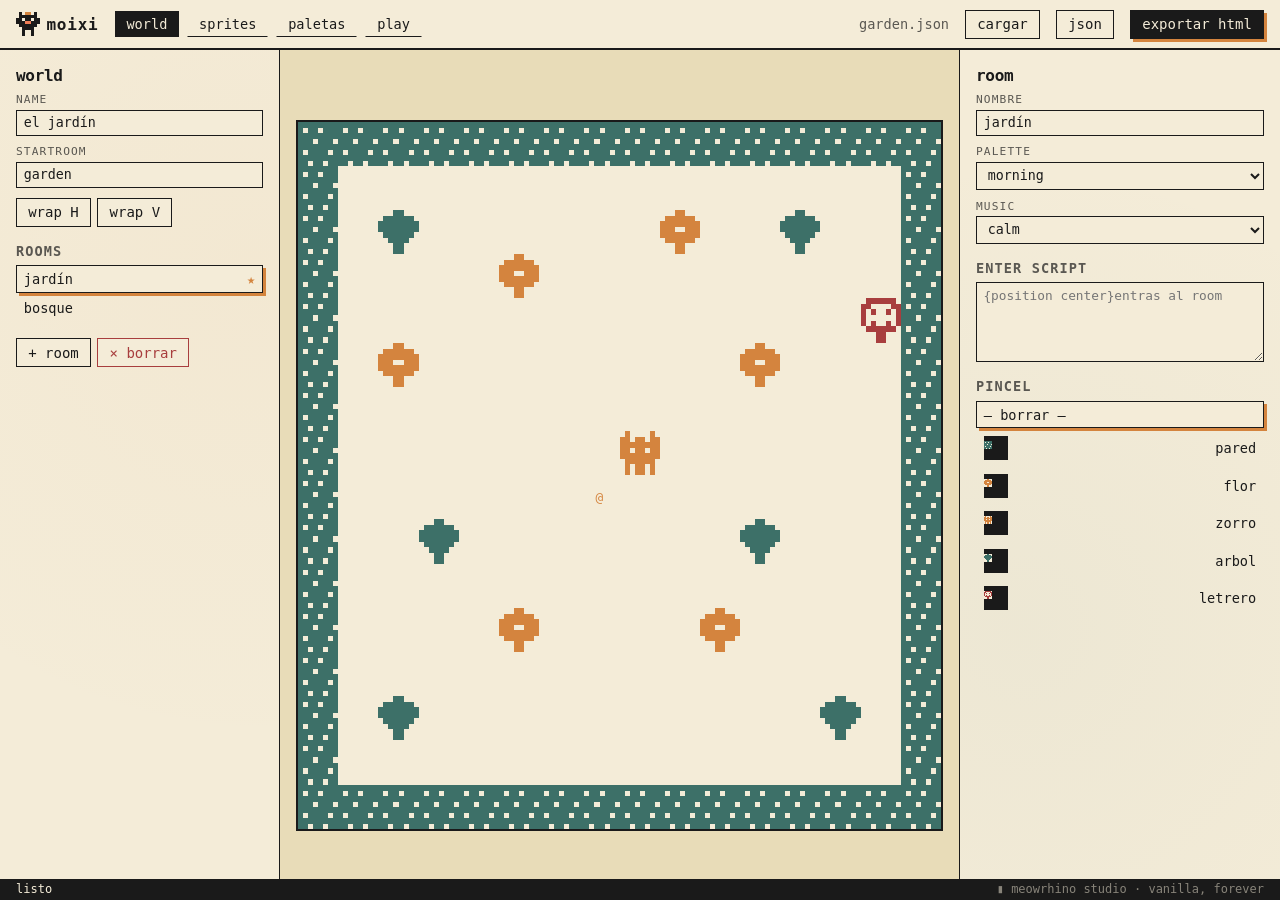
==== index.html @ 1a0458fe "inicial · moixi (motor + editor tipo bitsy/mosi en vanilla js) Fase 0 del plan: renombrar proyecto, " ====
<!doctype html>
<html lang="es">
<head>
  <meta charset="utf-8">
  <meta name="viewport" content="width=device-width, initial-scale=1, viewport-fit=cover">
  <title>mosi · editor</title>
  <meta name="description" content="editor minimal para juegos tipo bitsy/mosi en vanilla js">
  <link rel="icon" type="image/svg+xml" href="./assets/favicon.svg">
  <link rel="stylesheet" href="./style.css">
  <link rel="stylesheet" href="./editor/editor.css">
</head>
<body>
  <noscript>este editor necesita javascript activado.</noscript>
  <script type="module" src="./editor/editor.js"></script>
</body>
</html>
---- style.css ----
/* style.css — base compartida.
 * Aesthetic: lo-fi crema/tinta/ámbar, brutalist clean, monoespaciado.
 * Sin border-radius, sin sombras gausianas, sólo desplazamientos sólidos.
 */

:root {
  --paper:    #f4ecd8;
  --ink:      #1a1a1a;
  --amber:    #d4843e;
  --teal:     #3d7068;
  --rust:     #a83e3e;
  --coral:    #ef7d57;
  --paper-2:  #e8dcb8;
  --ink-soft: #444;

  --mono: ui-monospace, "SF Mono", "JetBrains Mono", "Cascadia Code",
          "Fira Code", "Source Code Pro", Menlo, Consolas, monospace;
  --display: var(--mono);
}

/* Mascota inline reutilizable */
.mascot {
  width: 16px;
  height: 16px;
  image-rendering: pixelated;
  vertical-align: middle;
  display: inline-block;
}
.mascot.lg { width: 32px; height: 32px; }
.mascot.xl { width: 64px; height: 64px; }

/* Decoraciones tipográficas */
.divider-glyphs {
  font-family: var(--mono);
  font-size: 0.7rem;
  letter-spacing: 0.3em;
  color: var(--ink-soft);
  opacity: 0.5;
  text-align: center;
  white-space: nowrap;
  overflow: hidden;
  padding: 0.5rem 0;
  user-select: none;
}
.divider-glyphs::before { content: "▮▰▱ ▮▰▱ ▮▰▱ ▮▰▱ ▮▰▱ ▮▰▱ ▮▰▱"; }

/* Easter egg: parpadeo de la mascota */
@keyframes mascot-blink {
  0%, 95%, 100% { opacity: 1; }
  97% { opacity: 0; }
}
.mascot.alive .eye {
  animation: mascot-blink 4s infinite;
}

/* Footer de créditos */
.studio-footer {
  font-size: 0.7rem;
  opacity: 0.5;
  text-align: center;
  padding: 0.5rem;
  letter-spacing: 0.05em;
}
.studio-footer a { color: inherit; text-decoration: none; border-bottom: 1px dashed currentColor; }
.studio-footer a:hover { color: var(--amber); }

* { box-sizing: border-box; }

html, body {
  margin: 0;
  padding: 0;
  font-family: var(--mono);
  background: var(--paper);
  color: var(--ink);
  min-height: 100vh;
  -webkit-font-smoothing: antialiased;
}

body {
  background-image:
    radial-gradient(circle at 20% 30%, rgba(212, 132, 62, 0.04) 0, transparent 40%),
    radial-gradient(circle at 80% 70%, rgba(61, 112, 104, 0.04) 0, transparent 40%);
}

/* Cuando hay canvas del juego en página, centrarlo */
[data-mosi-canvas] {
  display: block;
  margin: 2vh auto;
  border: 2px solid var(--ink);
  box-shadow: 6px 6px 0 var(--ink);
  background: var(--ink);
}

/* Botones genéricos */
button {
  font-family: var(--mono);
  font-size: 0.875rem;
  background: var(--paper);
  color: var(--ink);
  border: 1.5px solid var(--ink);
  padding: 0.4em 0.8em;
  cursor: pointer;
  transition: transform 0.06s, box-shadow 0.06s;
}
button:hover { background: var(--paper-2); }
button:active { transform: translate(2px, 2px); }
button.primary {
  background: var(--ink);
  color: var(--paper);
  box-shadow: 3px 3px 0 var(--amber);
}
button.primary:hover { background: var(--amber); color: var(--ink); }
button.danger { color: var(--rust); border-color: var(--rust); }

/* Inputs */
input, select, textarea {
  font-family: var(--mono);
  background: var(--paper);
  color: var(--ink);
  border: 1.5px solid var(--ink);
  padding: 0.35em 0.5em;
}
input:focus, textarea:focus, select:focus {
  outline: 2px solid var(--amber);
  outline-offset: 1px;
}

/* Detalles tipográficos */
h1, h2, h3 {
  font-family: var(--display);
  letter-spacing: -0.02em;
  margin: 0;
}
h1 { font-size: 1.4rem; font-weight: 700; }
h2 { font-size: 1rem; font-weight: 700; text-transform: lowercase; }
h3 { font-size: 0.85rem; font-weight: 600; opacity: 0.7; text-transform: uppercase; letter-spacing: 0.08em; }

a { color: var(--teal); text-underline-offset: 3px; }
a:hover { color: var(--amber); }

/* Decoración: línea doble al estilo terminal */
.divider-double {
  height: 0;
  border-top: 1px solid var(--ink);
  border-bottom: 1px solid var(--ink);
  margin: 0.5rem 0;
  padding-top: 2px;
}

/* Pixel border (uso decorativo) */
.pixel-border {
  border: none;
  outline: 2px solid var(--ink);
  outline-offset: -2px;
  background:
    linear-gradient(var(--ink), var(--ink)) top left/2px 2px no-repeat,
    linear-gradient(var(--ink), var(--ink)) top right/2px 2px no-repeat,
    linear-gradient(var(--ink), var(--ink)) bottom left/2px 2px no-repeat,
    linear-gradient(var(--ink), var(--ink)) bottom right/2px 2px no-repeat;
}
---- editor/editor.css ----
/* editor/editor.css — estilos específicos del editor */

body {
  display: grid;
  grid-template-rows: auto 1fr;
  height: 100vh;
  overflow: hidden;
}

.toolbar {
  display: flex;
  align-items: center;
  gap: 1rem;
  padding: 0.6rem 1rem;
  border-bottom: 2px solid var(--ink);
  background: var(--paper);
  flex-wrap: wrap;
}
.toolbar .brand {
  font-weight: 700;
  letter-spacing: 0.05em;
  display: inline-flex;
  align-items: center;
  gap: 0.4rem;
}
.toolbar .brand .mascot {
  width: 24px;
  height: 24px;
}
.toolbar .spacer { flex: 1; }
.toolbar .file-name {
  font-size: 0.85rem;
  opacity: 0.7;
}

.tabs {
  display: flex;
  gap: 0.5rem;
}
.tab {
  background: transparent;
  border: 1.5px solid transparent;
  border-bottom: 1.5px solid var(--ink);
  padding: 0.3em 0.8em;
  cursor: pointer;
  font-family: var(--mono);
  font-size: 0.85rem;
  text-transform: lowercase;
}
.tab.active {
  background: var(--ink);
  color: var(--paper);
  border-color: var(--ink);
}

.workspace {
  display: grid;
  grid-template-columns: 280px 1fr 320px;
  gap: 0;
  overflow: hidden;
}
.panel {
  overflow: auto;
  padding: 1rem;
  border-right: 1px solid var(--ink);
}
.panel:last-child { border-right: none; }
.panel.center {
  background: var(--paper-2);
  display: grid;
  place-items: center;
}

.panel h2 { margin-bottom: 0.5rem; }
.panel h3 { margin-top: 1rem; margin-bottom: 0.4rem; }

.list {
  display: grid;
  gap: 2px;
  margin-bottom: 1rem;
}
.list-item {
  display: flex;
  justify-content: space-between;
  align-items: center;
  gap: 0.5rem;
  padding: 0.35em 0.5em;
  border: 1.5px solid transparent;
  cursor: pointer;
  font-size: 0.85rem;
}
.list-item:hover { background: var(--paper-2); }
.list-item.active {
  border-color: var(--ink);
  background: var(--paper);
  box-shadow: 3px 3px 0 var(--amber);
}
.list-item .preview {
  width: 24px; height: 24px;
  background: var(--ink);
  image-rendering: pixelated;
}

.actions {
  display: flex;
  gap: 0.4rem;
  flex-wrap: wrap;
  margin: 0.5rem 0;
}

/* Pixel paint editor */
.paint {
  display: grid;
  gap: 0.5rem;
  width: 100%;
}
.paint canvas {
  width: 100%;
  max-width: 280px;
  aspect-ratio: 1;
  image-rendering: pixelated;
  border: 2px solid var(--ink);
  cursor: crosshair;
  touch-action: none;
}
.paint .frames {
  display: flex; gap: 4px; flex-wrap: wrap;
}
.paint .frame {
  width: 40px; height: 40px;
  border: 1.5px solid var(--ink);
  image-rendering: pixelated;
  cursor: pointer;
}
.paint .frame.active {
  outline: 2px solid var(--amber);
  outline-offset: 2px;
}

.color-row {
  display: flex; gap: 4px; flex-wrap: wrap; margin-top: 0.4rem;
}
.color-swatch {
  width: 28px; height: 28px;
  border: 1.5px solid var(--ink);
  cursor: pointer;
  position: relative;
}
.color-swatch.active::after {
  content: "▮";
  position: absolute; bottom: -2px; left: 50%;
  transform: translate(-50%, 0);
  color: var(--amber);
  font-size: 0.6rem;
  text-shadow: 0 0 2px var(--ink);
}

/* Room editor (grid) */
.room-grid {
  display: grid;
  gap: 0;
  border: 2px solid var(--ink);
  background: var(--ink);
  width: min(80vh, 100%);
  aspect-ratio: 1;
  user-select: none;
  touch-action: none;
}
.room-cell {
  background: var(--paper);
  cursor: pointer;
  position: relative;
}
.room-cell canvas {
  width: 100%; height: 100%;
  image-rendering: pixelated;
}
.room-cell.avatar-here::after {
  content: "@";
  position: absolute;
  inset: 0;
  display: grid; place-items: center;
  color: var(--amber);
  font-size: 0.8rem;
  pointer-events: none;
}

/* Field rows */
.field {
  display: grid;
  gap: 0.2rem;
  margin-bottom: 0.6rem;
}
.field label {
  font-size: 0.7rem;
  opacity: 0.7;
  text-transform: uppercase;
  letter-spacing: 0.1em;
}
.field input, .field select, .field textarea {
  width: 100%;
}
.field textarea {
  font-size: 0.8rem;
  min-height: 80px;
  resize: vertical;
}

/* Toggle buttons */
.toggle {
  display: inline-flex; gap: 4px;
}
.toggle button[aria-pressed="true"] {
  background: var(--ink);
  color: var(--paper);
}

/* Empty state */
.empty {
  opacity: 0.5;
  font-style: italic;
  text-align: center;
  padding: 2rem 0;
  font-size: 0.85rem;
}

/* Status bar */
.statusbar {
  position: fixed;
  bottom: 0; left: 0; right: 0;
  background: var(--ink);
  color: var(--paper);
  font-size: 0.75rem;
  padding: 0.3em 1rem;
  font-family: var(--mono);
  display: flex; gap: 1rem;
}

/* Responsive */
@media (max-width: 900px) {
  .workspace { grid-template-columns: 1fr; grid-template-rows: auto auto auto; }
  .panel { border-right: none; border-bottom: 1px solid var(--ink); max-height: 40vh; }
}
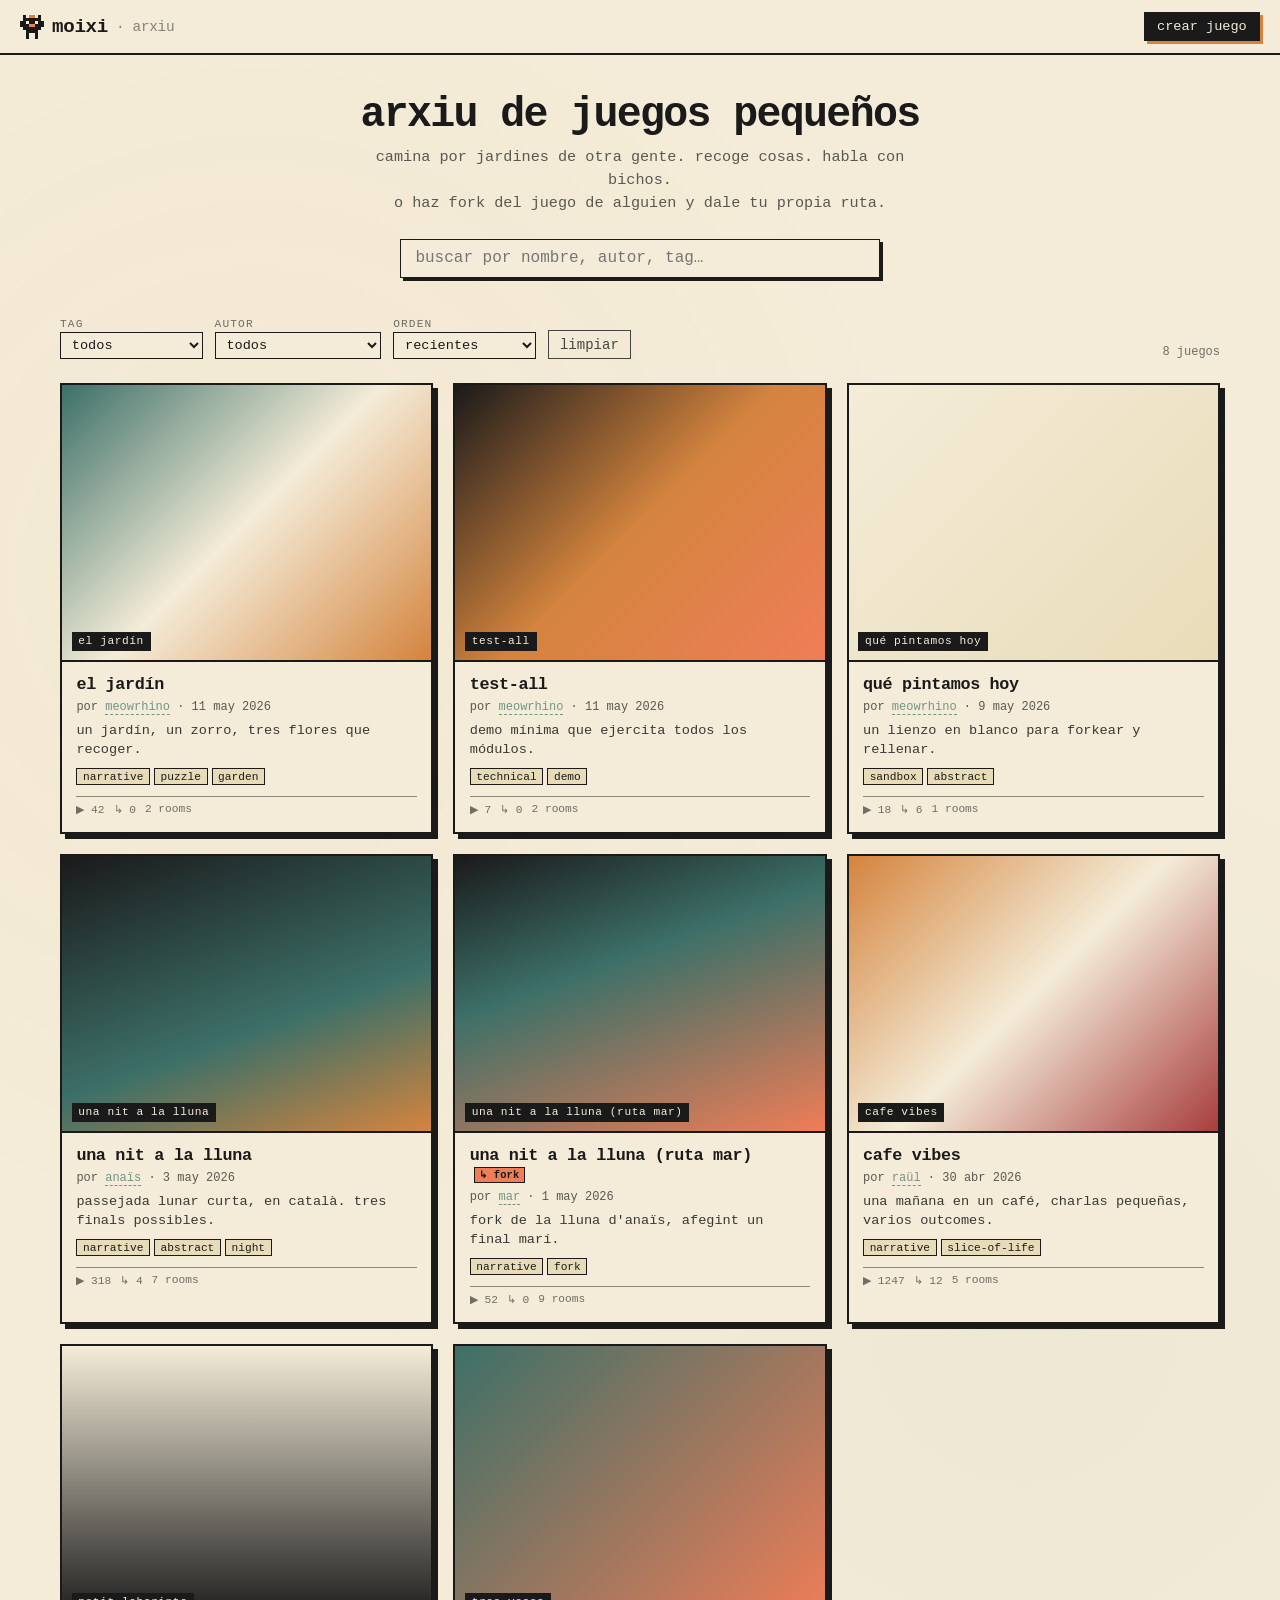
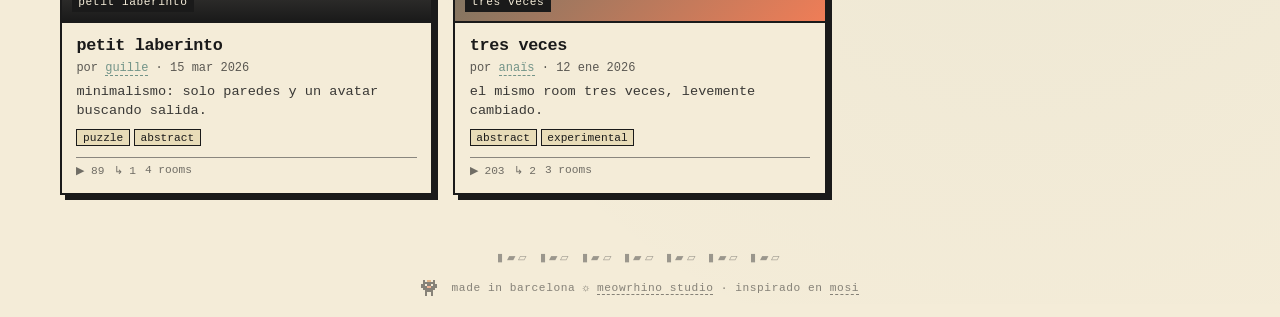
==== commit 3ab01a27: "feat: F1.1 splash editor + F10a arxiu (landing + game + profile, sin backend) F1.1 — splash del edit" ====
--- a/index.html
+++ b/index.html
@@ -3,14 +3,68 @@
 <head>
   <meta charset="utf-8">
   <meta name="viewport" content="width=device-width, initial-scale=1, viewport-fit=cover">
-  <title>mosi · editor</title>
-  <meta name="description" content="editor minimal para juegos tipo bitsy/mosi en vanilla js">
+  <title>moixi · arxiu</title>
+  <meta name="description" content="arxiu de juegos pequeños hechos con moixi · motor tipo bitsy/mosi en vanilla js · meowrhino studio">
   <link rel="icon" type="image/svg+xml" href="./assets/favicon.svg">
   <link rel="stylesheet" href="./style.css">
-  <link rel="stylesheet" href="./editor/editor.css">
 </head>
-<body>
-  <noscript>este editor necesita javascript activado.</noscript>
-  <script type="module" src="./editor/editor.js"></script>
+<body class="arxiu">
+  <header class="arxiu-nav">
+    <a href="/" class="brand">
+      <img class="mascot alive" src="./assets/mascot.svg" alt="">
+      <span class="brand-name">moixi</span>
+      <span class="brand-tag">· arxiu</span>
+    </a>
+    <nav class="arxiu-actions">
+      <a href="/editor.html" class="btn-link">crear juego</a>
+    </nav>
+  </header>
+
+  <section class="arxiu-hero">
+    <h1>arxiu de juegos pequeños</h1>
+    <p class="lead">camina por jardines de otra gente. recoge cosas. habla con bichos. <br>
+    o haz fork del juego de alguien y dale tu propia ruta.</p>
+    <div class="searchbar">
+      <input type="search" id="search" placeholder="buscar por nombre, autor, tag…" autocomplete="off" />
+    </div>
+  </section>
+
+  <section class="arxiu-controls">
+    <div class="filters">
+      <label class="filter">
+        <span>tag</span>
+        <select id="filter-tag"><option value="">todos</option></select>
+      </label>
+      <label class="filter">
+        <span>autor</span>
+        <select id="filter-author"><option value="">todos</option></select>
+      </label>
+      <label class="filter">
+        <span>orden</span>
+        <select id="sort">
+          <option value="recent">recientes</option>
+          <option value="plays">más jugados</option>
+          <option value="forks">más forkeados</option>
+          <option value="random">random</option>
+        </select>
+      </label>
+      <button id="clear-filters" class="ghost">limpiar</button>
+    </div>
+    <div class="filter-results" id="filter-results">…</div>
+  </section>
+
+  <main class="arxiu-grid" id="grid">
+    <div class="loading">cargando…</div>
+  </main>
+
+  <div class="divider-glyphs"></div>
+  <footer class="studio-footer">
+    <img class="mascot alive" src="./assets/mascot.svg" alt="">
+    &nbsp;made in barcelona ☼ <a href="https://meowrhino.neocities.org">meowrhino studio</a> · inspirado en <a href="https://zenzoa.itch.io/mosi">mosi</a>
+  </footer>
+
+  <script type="module">
+    await import(`./arxiu/landing.js?t=${Date.now()}`);
+  </script>
 </body>
 </html>
--- a/style.css
+++ b/style.css
@@ -85,10 +85,108 @@
 /* Cuando hay canvas del juego en página, centrarlo */
 [data-mosi-canvas] {
   display: block;
-  margin: 2vh auto;
+  margin: 0 auto;
   border: 2px solid var(--ink);
   box-shadow: 6px 6px 0 var(--ink);
   background: var(--ink);
+  cursor: pointer;
+  transition: box-shadow 0.15s;
+}
+[data-mosi-canvas]:hover {
+  box-shadow: 6px 6px 0 var(--amber);
+}
+
+/* Wrapper del canvas: hosting del overlay y de la animación "respiratoria" */
+.canvas-wrap {
+  position: relative;
+  margin: 2vh auto;
+  width: fit-content;
+}
+/* Anillo sutil que respira cuando el juego NO se está jugando (atrayendo a pulsar) */
+.canvas-wrap::before {
+  content: "";
+  position: absolute;
+  inset: -8px;
+  border: 1.5px solid var(--amber);
+  pointer-events: none;
+  opacity: 0;
+  animation: canvas-breathe 2.2s ease-in-out infinite;
+}
+.canvas-wrap.playing::before {
+  animation: none;
+  opacity: 0;
+}
+@keyframes canvas-breathe {
+  0%, 100% { opacity: 0; transform: scale(1); }
+  50% { opacity: 0.55; transform: scale(1.01); }
+}
+
+/* Overlay "click o teclas para jugar" sobre el canvas */
+.play-overlay {
+  position: absolute;
+  inset: 0;
+  display: flex;
+  align-items: center;
+  justify-content: center;
+  background: rgba(26, 26, 26, 0.78);
+  color: var(--paper);
+  cursor: pointer;
+  z-index: 2;
+  font-family: var(--mono);
+  font-size: 0.95rem;
+  letter-spacing: 0.02em;
+  text-align: center;
+  padding: 1rem;
+  user-select: none;
+  animation: overlay-pulse 1.6s ease-in-out infinite;
+}
+.play-overlay.hidden {
+  display: none;
+}
+.play-overlay .overlay-text {
+  padding: 0.6em 1em;
+  border: 1.5px solid var(--paper);
+  background: rgba(26, 26, 26, 0.6);
+}
+.play-overlay .kbd-inline {
+  display: inline-block;
+  padding: 0 0.25em;
+  border: 1px solid var(--paper);
+  margin: 0 0.15em;
+  font-size: 0.85em;
+}
+@keyframes overlay-pulse {
+  0%, 100% { opacity: 1; }
+  50% { opacity: 0.78; }
+}
+
+/* Hints de controles bajo el canvas */
+.control-hints {
+  display: flex;
+  flex-wrap: wrap;
+  gap: 0.4em 1em;
+  justify-content: center;
+  align-items: center;
+  padding: 0.6rem 0.4rem 0;
+  font-size: 0.78rem;
+  color: var(--ink-soft);
+}
+.control-hints kbd {
+  display: inline-block;
+  font-family: var(--mono);
+  font-size: 0.85em;
+  background: var(--paper);
+  color: var(--ink);
+  border: 1.5px solid var(--ink);
+  box-shadow: 2px 2px 0 var(--ink);
+  padding: 0.15em 0.45em;
+  margin: 0 0.05em;
+  min-width: 1em;
+  text-align: center;
+}
+.control-hints .hint-sep {
+  margin-right: 0.4em;
+  opacity: 0.85;
 }
 
 /* Botones genéricos */
@@ -146,6 +244,389 @@
   margin: 0.5rem 0;
   padding-top: 2px;
 }
+
+/* Splash del editor: 600ms al cargar antes de mostrar la UI */
+.splash {
+  position: fixed;
+  inset: 0;
+  display: flex;
+  flex-direction: column;
+  align-items: center;
+  justify-content: center;
+  gap: 0.8rem;
+  background: var(--paper);
+  z-index: 9999;
+  pointer-events: none;
+  animation: splash-out 0.45s 0.5s forwards;
+}
+.splash .splash-name {
+  font-family: var(--mono);
+  font-size: 2.4rem;
+  font-weight: 700;
+  letter-spacing: -0.04em;
+  margin: 0;
+}
+.splash .splash-tag {
+  font-family: var(--mono);
+  font-size: 0.85rem;
+  letter-spacing: 0.3em;
+  text-transform: uppercase;
+  opacity: 0.4;
+}
+.splash .mascot {
+  animation: splash-bounce 0.4s ease-out;
+}
+@keyframes splash-out {
+  to { opacity: 0; visibility: hidden; }
+}
+@keyframes splash-bounce {
+  0% { transform: scale(0.6) translateY(-10px); opacity: 0; }
+  60% { transform: scale(1.1); opacity: 1; }
+  100% { transform: scale(1); }
+}
+
+/* ============================================================
+   ARXIU — landing, game page, profile.
+   ============================================================ */
+
+body.arxiu {
+  display: flex;
+  flex-direction: column;
+  min-height: 100vh;
+}
+
+.arxiu-nav {
+  display: flex;
+  align-items: center;
+  justify-content: space-between;
+  padding: 0.75rem 1.25rem;
+  border-bottom: 2px solid var(--ink);
+  background: var(--paper);
+  position: sticky;
+  top: 0;
+  z-index: 10;
+}
+.arxiu-nav .brand {
+  display: flex;
+  align-items: center;
+  gap: 0.5em;
+  text-decoration: none;
+  color: var(--ink);
+  font-weight: 700;
+  letter-spacing: -0.02em;
+}
+.arxiu-nav .brand-name { font-size: 1.2rem; }
+.arxiu-nav .brand-tag { opacity: 0.5; font-weight: 400; font-size: 0.9rem; }
+.arxiu-nav .brand:hover .brand-name { color: var(--amber); }
+.arxiu-nav .mascot { width: 24px; height: 24px; }
+
+.arxiu-actions { display: flex; gap: 0.5em; align-items: center; }
+
+.btn-link {
+  display: inline-block;
+  font-family: var(--mono);
+  font-size: 0.85rem;
+  padding: 0.45em 0.9em;
+  background: var(--ink);
+  color: var(--paper);
+  border: 1.5px solid var(--ink);
+  text-decoration: none;
+  box-shadow: 3px 3px 0 var(--amber);
+  transition: transform 0.06s;
+}
+.btn-link:hover { background: var(--amber); color: var(--ink); }
+.btn-link:active { transform: translate(2px, 2px); box-shadow: 1px 1px 0 var(--amber); }
+.btn-link.ghost {
+  background: var(--paper);
+  color: var(--ink);
+  box-shadow: 3px 3px 0 var(--ink);
+}
+.btn-link.ghost:hover { background: var(--paper-2); }
+
+button.ghost {
+  background: transparent;
+  border: 1.5px solid var(--ink-soft);
+  color: var(--ink-soft);
+}
+button.ghost:hover { color: var(--ink); border-color: var(--ink); }
+
+/* Hero del arxiu */
+.arxiu-hero {
+  padding: 4vh 1.25rem 1.5rem;
+  max-width: 800px;
+  margin: 0 auto;
+  text-align: center;
+}
+.arxiu-hero h1 {
+  font-size: clamp(1.6rem, 4vw, 2.6rem);
+  margin: 0 0 0.5rem;
+  letter-spacing: -0.04em;
+}
+.arxiu-hero .lead {
+  font-size: 0.95rem;
+  opacity: 0.7;
+  margin: 0 auto 1.5rem;
+  max-width: 540px;
+  line-height: 1.5;
+}
+.searchbar input {
+  width: 100%;
+  max-width: 480px;
+  font-size: 1rem;
+  padding: 0.6em 0.9em;
+  box-shadow: 3px 3px 0 var(--ink);
+}
+
+/* Filtros */
+.arxiu-controls {
+  display: flex;
+  flex-wrap: wrap;
+  align-items: end;
+  justify-content: space-between;
+  gap: 0.75rem 1rem;
+  padding: 1rem 1.25rem;
+  max-width: 1200px;
+  margin: 0 auto;
+  width: 100%;
+}
+.filters { display: flex; flex-wrap: wrap; gap: 0.5em 0.75em; align-items: end; }
+.filter { display: flex; flex-direction: column; gap: 0.2em; font-size: 0.7rem; }
+.filter span {
+  text-transform: uppercase;
+  letter-spacing: 0.1em;
+  opacity: 0.6;
+}
+.filter select { font-size: 0.85rem; padding: 0.3em 0.5em; }
+.filter-results { font-size: 0.75rem; opacity: 0.6; }
+
+/* Grid de juegos */
+.arxiu-grid {
+  display: grid;
+  grid-template-columns: repeat(auto-fill, minmax(280px, 1fr));
+  gap: 1.25rem;
+  padding: 0.5rem 1.25rem 3rem;
+  max-width: 1200px;
+  margin: 0 auto;
+  width: 100%;
+}
+.loading, .empty {
+  grid-column: 1 / -1;
+  padding: 3rem 1rem;
+  text-align: center;
+  opacity: 0.6;
+  font-size: 0.95rem;
+}
+.empty .ghost { margin-left: 0.5em; font-size: 0.85rem; }
+
+.card {
+  display: flex;
+  flex-direction: column;
+  text-decoration: none;
+  color: var(--ink);
+  background: var(--paper);
+  border: 2px solid var(--ink);
+  box-shadow: 5px 5px 0 var(--ink);
+  transition: transform 0.08s, box-shadow 0.08s;
+  overflow: hidden;
+  cursor: pointer;
+}
+.card:focus-visible { outline: 2px solid var(--amber); outline-offset: 2px; }
+.card:hover {
+  transform: translate(-2px, -2px);
+  box-shadow: 7px 7px 0 var(--amber);
+}
+.card-thumb {
+  aspect-ratio: 4 / 3;
+  position: relative;
+  display: flex;
+  align-items: end;
+  border-bottom: 2px solid var(--ink);
+  image-rendering: pixelated;
+}
+.card-thumb-name {
+  font-family: var(--mono);
+  font-size: 0.7rem;
+  letter-spacing: 0.05em;
+  padding: 0.3em 0.6em;
+  background: var(--ink);
+  color: var(--paper);
+  margin: 0.6rem;
+}
+.card-body { padding: 0.8rem 0.9rem 1rem; display: flex; flex-direction: column; gap: 0.4rem; }
+.card-title {
+  font-size: 1.05rem;
+  font-weight: 700;
+  letter-spacing: -0.02em;
+}
+.card-meta { font-size: 0.75rem; opacity: 0.7; }
+.author-link { color: var(--teal); text-decoration: none; border-bottom: 1px dashed currentColor; }
+.author-link:hover { color: var(--amber); }
+.card-summary { font-size: 0.85rem; opacity: 0.85; margin: 0; line-height: 1.4; }
+.card-tags { display: flex; flex-wrap: wrap; gap: 0.25em; margin-top: 0.2rem; }
+.tag {
+  font-size: 0.7rem;
+  padding: 0.1em 0.5em;
+  background: var(--paper-2);
+  border: 1px solid var(--ink);
+  color: var(--ink);
+  text-decoration: none;
+}
+.tag:hover { background: var(--amber); }
+.card-stats {
+  display: flex;
+  gap: 0.8em;
+  font-size: 0.7rem;
+  opacity: 0.6;
+  margin-top: 0.3rem;
+  padding-top: 0.4rem;
+  border-top: 1px solid var(--ink-soft);
+}
+.fork-badge {
+  display: inline-block;
+  font-size: 0.65rem;
+  padding: 0.05em 0.4em;
+  background: var(--coral);
+  color: var(--ink);
+  border: 1px solid var(--ink);
+  margin-left: 0.4em;
+  vertical-align: middle;
+  letter-spacing: 0.02em;
+}
+
+/* ============================================================
+   GAME PAGE
+   ============================================================ */
+.game-page {
+  max-width: 1200px;
+  width: 100%;
+  margin: 0 auto;
+  padding: 2rem 1.25rem;
+}
+.game-hero h1 {
+  font-size: clamp(1.6rem, 3.5vw, 2.4rem);
+  margin: 0;
+  letter-spacing: -0.03em;
+}
+.game-byline { font-size: 0.9rem; opacity: 0.7; margin-top: 0.3em; }
+.fork-of { font-size: 0.85rem; opacity: 0.7; margin-top: 0.3em; }
+
+.game-layout {
+  display: grid;
+  grid-template-columns: minmax(0, 1fr) 280px;
+  gap: 1.5rem;
+  margin-top: 1.5rem;
+}
+@media (max-width: 720px) {
+  .game-layout { grid-template-columns: 1fr; }
+}
+.game-canvas {
+  border: 2px solid var(--ink);
+  box-shadow: 6px 6px 0 var(--ink);
+  overflow: hidden;
+  background: var(--ink);
+  aspect-ratio: 1 / 1;
+}
+.game-iframe { width: 100%; height: 100%; border: 0; display: block; }
+.game-placeholder { width: 100%; height: 100%; display: flex; align-items: center; justify-content: center; }
+.placeholder-text {
+  background: rgba(26,26,26,0.7);
+  color: var(--paper);
+  padding: 0.8em 1.2em;
+  text-align: center;
+  display: grid;
+  gap: 0.3em;
+}
+.placeholder-text strong { font-size: 1.2rem; letter-spacing: -0.02em; }
+.placeholder-text span { font-size: 0.7rem; opacity: 0.7; letter-spacing: 0.05em; }
+
+.game-sidebar { display: flex; flex-direction: column; gap: 1rem; }
+.sidebar-block {
+  border: 1.5px solid var(--ink);
+  background: var(--paper);
+  padding: 0.8rem 0.9rem;
+}
+.sidebar-block h3 {
+  font-size: 0.7rem;
+  text-transform: uppercase;
+  letter-spacing: 0.1em;
+  opacity: 0.6;
+  margin: 0 0 0.5em;
+}
+.sidebar-block .game-summary { margin: 0; font-size: 0.9rem; line-height: 1.5; }
+.meta-row {
+  display: flex;
+  justify-content: space-between;
+  padding: 0.25em 0;
+  font-size: 0.8rem;
+  border-bottom: 1px solid var(--paper-2);
+}
+.meta-row:last-child { border-bottom: 0; }
+.meta-k { opacity: 0.6; text-transform: uppercase; letter-spacing: 0.05em; font-size: 0.7rem; }
+.meta-v { font-variant-numeric: tabular-nums; }
+.features { font-size: 0.7rem; line-height: 1.6; }
+.features code {
+  background: var(--paper-2);
+  padding: 0.05em 0.4em;
+  border: 1px solid var(--ink-soft);
+  font-size: 0.75rem;
+}
+.sidebar-block.actions { display: flex; flex-direction: column; gap: 0.4em; }
+.sidebar-block.actions button { width: 100%; }
+.fork-list { list-style: none; padding: 0; margin: 0; font-size: 0.85rem; display: grid; gap: 0.4em; }
+.fork-list a { color: var(--teal); text-decoration: none; border-bottom: 1px dashed currentColor; }
+.fork-list a:hover { color: var(--amber); }
+
+/* ============================================================
+   PROFILE PAGE
+   ============================================================ */
+.profile-page {
+  max-width: 1200px;
+  width: 100%;
+  margin: 0 auto;
+  padding: 2rem 1.25rem;
+}
+.profile-hero {
+  display: flex;
+  gap: 1.5rem;
+  align-items: flex-start;
+  padding-bottom: 1.5rem;
+  border-bottom: 2px solid var(--ink);
+  margin-bottom: 1.5rem;
+}
+.profile-hero .mascot { width: 64px; height: 64px; flex-shrink: 0; }
+.profile-hero-info h1 { font-size: 1.6rem; margin: 0; letter-spacing: -0.03em; }
+.profile-handle { opacity: 0.5; font-size: 0.9rem; margin-top: 0.1em; }
+.profile-bio { font-size: 0.95rem; margin: 0.6rem 0; max-width: 480px; }
+.profile-url { font-size: 0.85rem; }
+.profile-stats { display: flex; flex-wrap: wrap; gap: 0.3em; font-size: 0.8rem; opacity: 0.7; margin-top: 0.6em; }
+
+.profile-games h2 {
+  font-size: 0.85rem;
+  text-transform: uppercase;
+  letter-spacing: 0.1em;
+  opacity: 0.6;
+  margin: 0 0 0.8em;
+}
+.profile-game-grid {
+  display: grid;
+  grid-template-columns: repeat(auto-fill, minmax(220px, 1fr));
+  gap: 1rem;
+}
+.profile-game {
+  display: flex;
+  flex-direction: column;
+  text-decoration: none;
+  color: var(--ink);
+  border: 1.5px solid var(--ink);
+  background: var(--paper);
+  box-shadow: 3px 3px 0 var(--ink);
+  transition: transform 0.06s, box-shadow 0.06s;
+}
+.profile-game:hover { transform: translate(-1px, -1px); box-shadow: 4px 4px 0 var(--amber); }
+.profile-game-thumb { aspect-ratio: 4 / 3; border-bottom: 1.5px solid var(--ink); }
+.profile-game-body { padding: 0.6rem 0.7rem; }
+.profile-game-title { font-weight: 700; font-size: 0.95rem; }
+.profile-game-meta { font-size: 0.7rem; opacity: 0.6; margin-top: 0.2em; }
 
 /* Pixel border (uso decorativo) */
 .pixel-border {
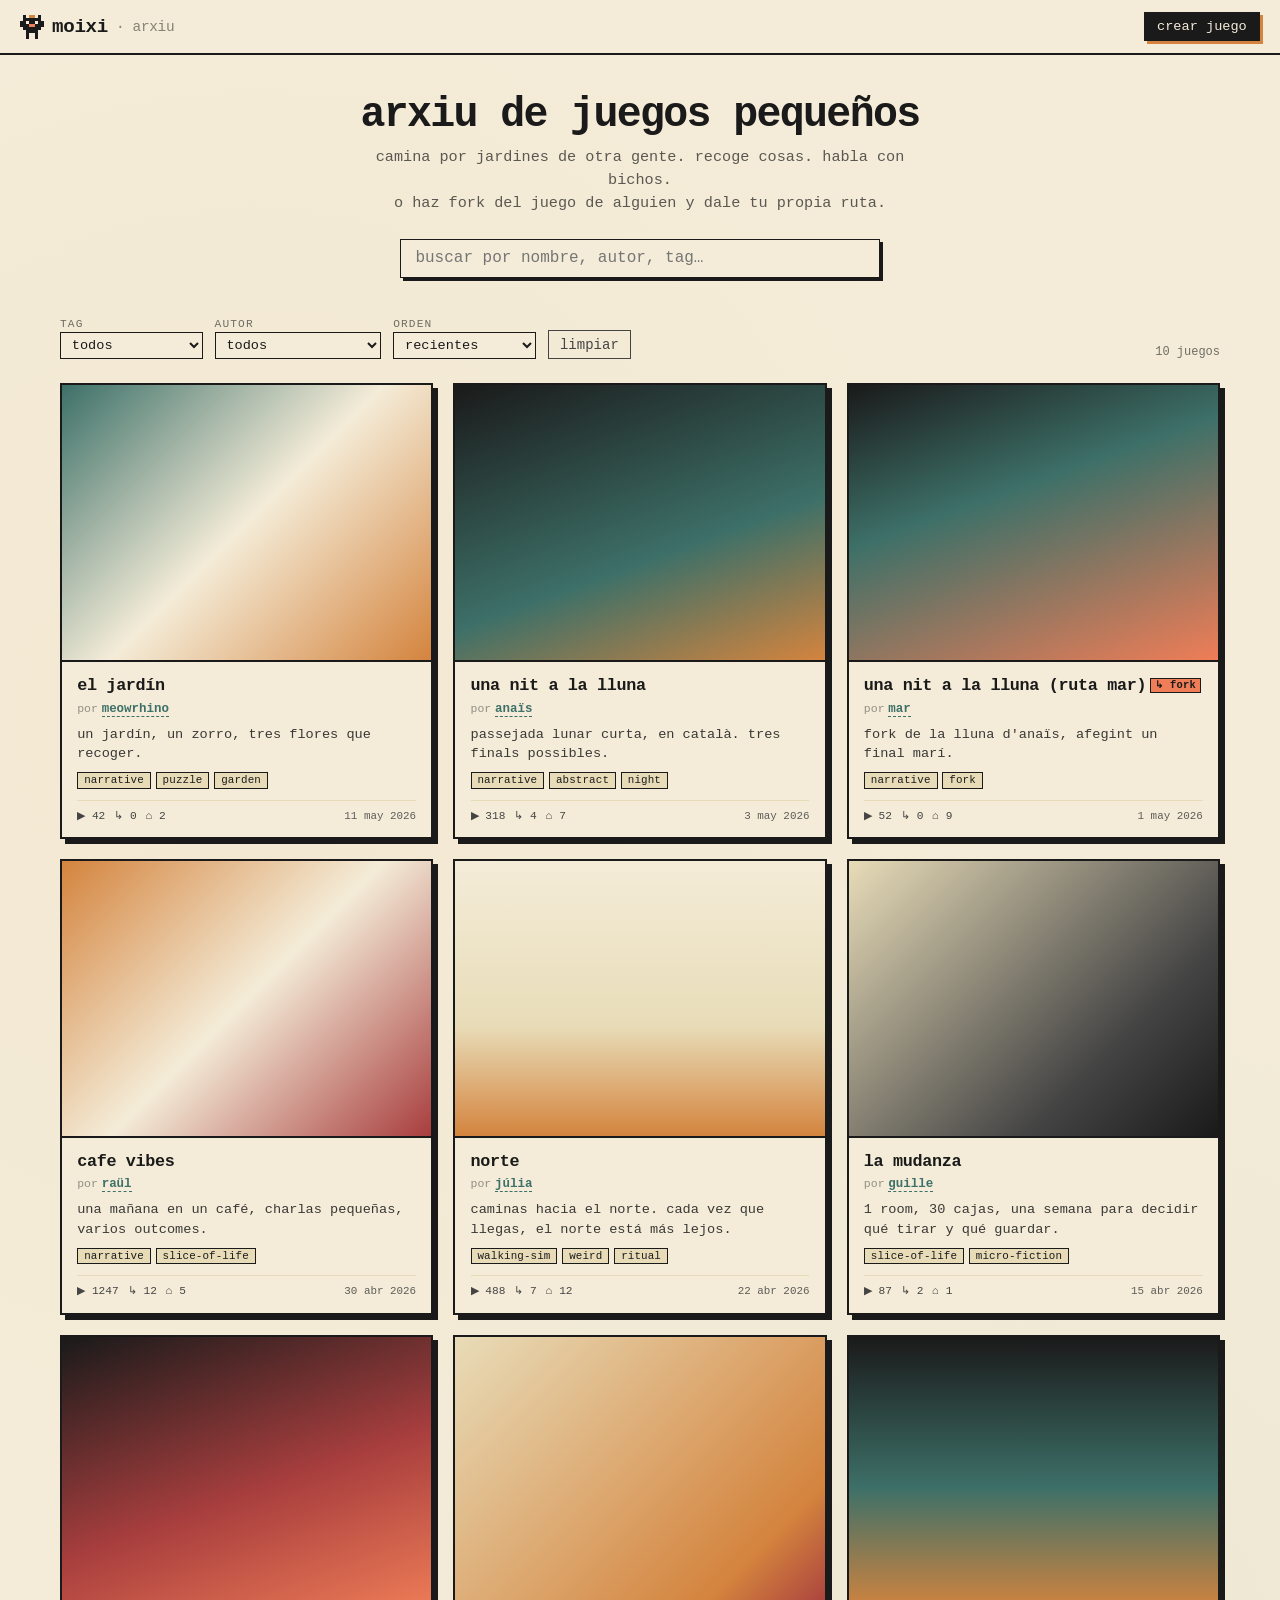
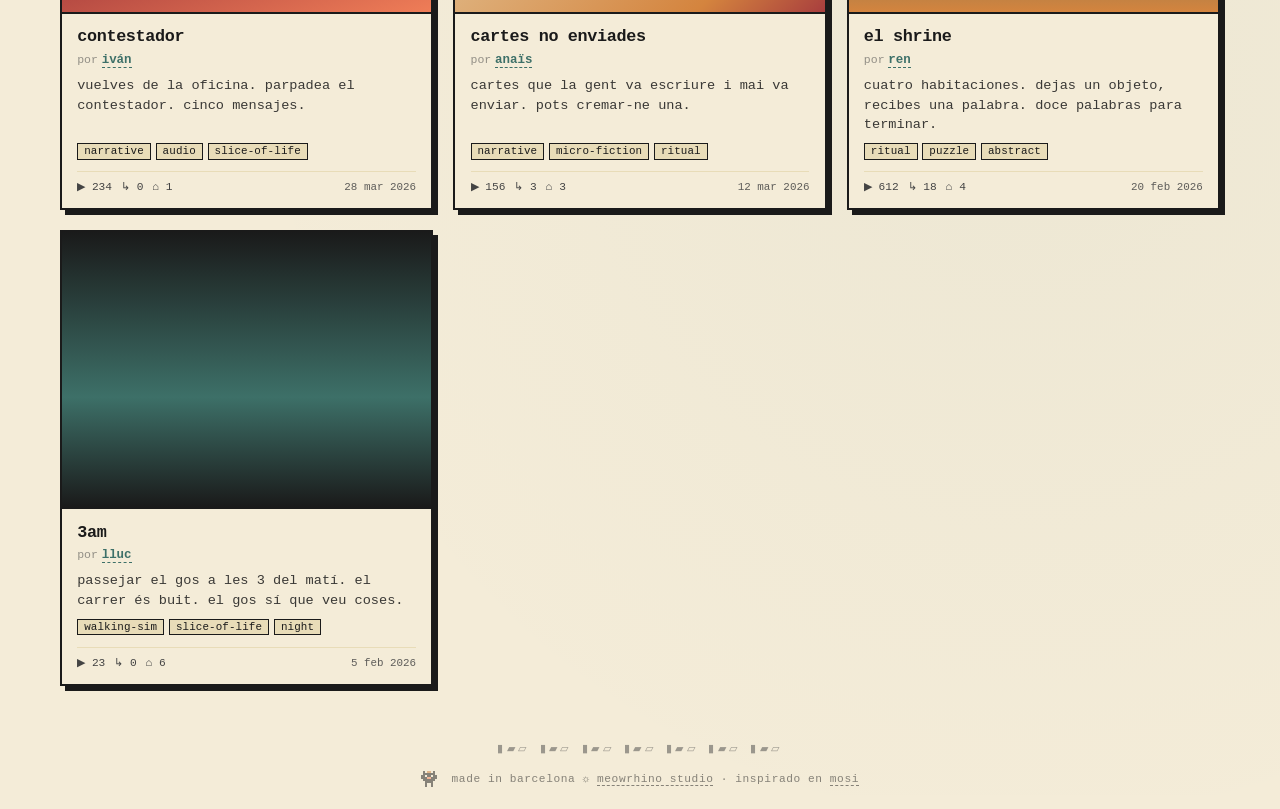
==== commit 7a44164e: "fix(arxiu): paths relativos para gh-pages bajo /moixi/ Los links del arxiu usaban paths absolutos (/" ====
--- a/index.html
+++ b/index.html
@@ -10,13 +10,13 @@
 </head>
 <body class="arxiu">
   <header class="arxiu-nav">
-    <a href="/" class="brand">
+    <a href="./" class="brand">
       <img class="mascot alive" src="./assets/mascot.svg" alt="">
       <span class="brand-name">moixi</span>
       <span class="brand-tag">· arxiu</span>
     </a>
     <nav class="arxiu-actions">
-      <a href="/editor.html" class="btn-link">crear juego</a>
+      <a href="./editor.html" class="btn-link">crear juego</a>
     </nav>
   </header>
 
--- a/style.css
+++ b/style.css
@@ -245,6 +245,121 @@
   padding-top: 2px;
 }
 
+/* Cursores SVG en zonas creativas del editor.
+ * El atributo data-tool en el canvas cambia el cursor (pencil default,
+ * bucket / eyedropper se activan en F2 bucket fill + eyedropper). */
+.paint-canvas,
+.room-grid {
+  cursor: url('./assets/cursors/pencil.svg') 0 15, crosshair;
+}
+.paint-canvas[data-tool="bucket"] {
+  cursor: url('./assets/cursors/bucket.svg') 3 15, crosshair;
+}
+.paint-canvas[data-tool="eyedropper"] {
+  cursor: url('./assets/cursors/eyedropper.svg') 1 15, crosshair;
+}
+
+/* Botón flotante "?" para mostrar el cheatsheet de atajos */
+.shortcut-hint {
+  position: fixed;
+  bottom: 0.8rem;
+  left: 0.8rem;
+  width: 26px;
+  height: 26px;
+  padding: 0;
+  font-family: var(--mono);
+  font-size: 0.85rem;
+  font-weight: 700;
+  background: var(--paper);
+  color: var(--ink-soft);
+  border: 1.5px solid var(--ink-soft);
+  cursor: pointer;
+  z-index: 40;
+  opacity: 0.6;
+  transition: opacity 0.12s, color 0.12s, border-color 0.12s;
+}
+.shortcut-hint:hover {
+  opacity: 1;
+  color: var(--ink);
+  border-color: var(--ink);
+}
+
+/* Cheatsheet de atajos */
+.cheatsheet {
+  position: fixed;
+  bottom: 3rem;
+  left: 0.8rem;
+  background: var(--paper);
+  border: 2px solid var(--ink);
+  box-shadow: 5px 5px 0 var(--ink);
+  padding: 0.9rem 1rem 1rem;
+  font-family: var(--mono);
+  font-size: 0.78rem;
+  z-index: 9999;
+  max-width: 320px;
+}
+.cheatsheet-head {
+  display: flex;
+  justify-content: space-between;
+  align-items: baseline;
+  border-bottom: 1.5px solid var(--ink);
+  padding-bottom: 0.5em;
+  margin-bottom: 0.5em;
+}
+.cheatsheet-head strong { font-size: 0.85rem; letter-spacing: -0.01em; }
+.cheatsheet-close {
+  font-family: var(--mono);
+  font-size: 1.1rem;
+  line-height: 1;
+  background: transparent;
+  border: none;
+  color: var(--ink-soft);
+  cursor: pointer;
+  padding: 0 0.2em;
+}
+.cheatsheet-close:hover { color: var(--rust); }
+.cheatsheet dl {
+  display: grid;
+  grid-template-columns: auto 1fr;
+  gap: 0.35em 0.8em;
+  margin: 0;
+}
+.cheatsheet dt { margin: 0; }
+.cheatsheet dd { margin: 0; opacity: 0.85; line-height: 1.3; }
+.cheatsheet kbd {
+  display: inline-block;
+  font-family: var(--mono);
+  font-size: 0.72rem;
+  background: var(--paper-2);
+  color: var(--ink);
+  border: 1px solid var(--ink);
+  padding: 0.05em 0.4em;
+  white-space: nowrap;
+}
+
+/* Overlay drag&drop: aparece al arrastrar un .json sobre el editor */
+.drop-overlay {
+  position: fixed;
+  inset: 0;
+  background: rgba(244, 236, 216, 0.92);
+  outline: 4px dashed var(--amber);
+  outline-offset: -16px;
+  display: flex;
+  align-items: center;
+  justify-content: center;
+  font-family: var(--mono);
+  font-size: 1.3rem;
+  letter-spacing: -0.01em;
+  color: var(--ink);
+  z-index: 9998;
+  pointer-events: none;
+  animation: drop-overlay-in 0.12s ease-out;
+}
+@keyframes drop-overlay-in {
+  from { opacity: 0; }
+  to { opacity: 1; }
+}
+
 /* Splash del editor: 600ms al cargar antes de mostrar la UI */
 .splash {
   position: fixed;
@@ -438,48 +553,76 @@
 .card-thumb {
   aspect-ratio: 4 / 3;
   position: relative;
-  display: flex;
-  align-items: end;
   border-bottom: 2px solid var(--ink);
   image-rendering: pixelated;
 }
-.card-thumb-name {
-  font-family: var(--mono);
-  font-size: 0.7rem;
-  letter-spacing: 0.05em;
-  padding: 0.3em 0.6em;
-  background: var(--ink);
-  color: var(--paper);
-  margin: 0.6rem;
-}
-.card-body { padding: 0.8rem 0.9rem 1rem; display: flex; flex-direction: column; gap: 0.4rem; }
+.card-body {
+  padding: 0.85rem 0.95rem 0.95rem;
+  display: flex;
+  flex-direction: column;
+  gap: 0.5rem;
+  flex: 1;
+}
 .card-title {
   font-size: 1.05rem;
   font-weight: 700;
   letter-spacing: -0.02em;
-}
-.card-meta { font-size: 0.75rem; opacity: 0.7; }
-.author-link { color: var(--teal); text-decoration: none; border-bottom: 1px dashed currentColor; }
+  line-height: 1.2;
+}
+.card-byline {
+  font-size: 0.78rem;
+  color: var(--ink);
+  display: flex;
+  align-items: baseline;
+  gap: 0.3em;
+  margin-top: -0.15rem;
+}
+.card-byline .by {
+  color: var(--ink-soft);
+  opacity: 0.55;
+  font-size: 0.72rem;
+}
+.author-link {
+  color: var(--teal);
+  text-decoration: none;
+  border-bottom: 1px dashed currentColor;
+  font-weight: 600;
+}
 .author-link:hover { color: var(--amber); }
-.card-summary { font-size: 0.85rem; opacity: 0.85; margin: 0; line-height: 1.4; }
-.card-tags { display: flex; flex-wrap: wrap; gap: 0.25em; margin-top: 0.2rem; }
+.card-summary {
+  font-size: 0.85rem;
+  opacity: 0.85;
+  margin: 0;
+  line-height: 1.45;
+  flex: 1;
+}
+.card-tags { display: flex; flex-wrap: wrap; gap: 0.3em; }
 .tag {
-  font-size: 0.7rem;
-  padding: 0.1em 0.5em;
+  font-family: var(--mono);
+  font-size: 0.68rem;
+  padding: 0.12em 0.55em;
   background: var(--paper-2);
   border: 1px solid var(--ink);
   color: var(--ink);
   text-decoration: none;
+  letter-spacing: 0.01em;
 }
 .tag:hover { background: var(--amber); }
 .card-stats {
   display: flex;
+  align-items: baseline;
   gap: 0.8em;
   font-size: 0.7rem;
-  opacity: 0.6;
-  margin-top: 0.3rem;
-  padding-top: 0.4rem;
-  border-top: 1px solid var(--ink-soft);
+  color: var(--ink-soft);
+  margin-top: 0.2rem;
+  padding-top: 0.5rem;
+  border-top: 1px solid var(--paper-2);
+  font-variant-numeric: tabular-nums;
+}
+.card-stats .card-date {
+  margin-left: auto;
+  opacity: 0.85;
+  font-size: 0.68rem;
 }
 .fork-badge {
   display: inline-block;
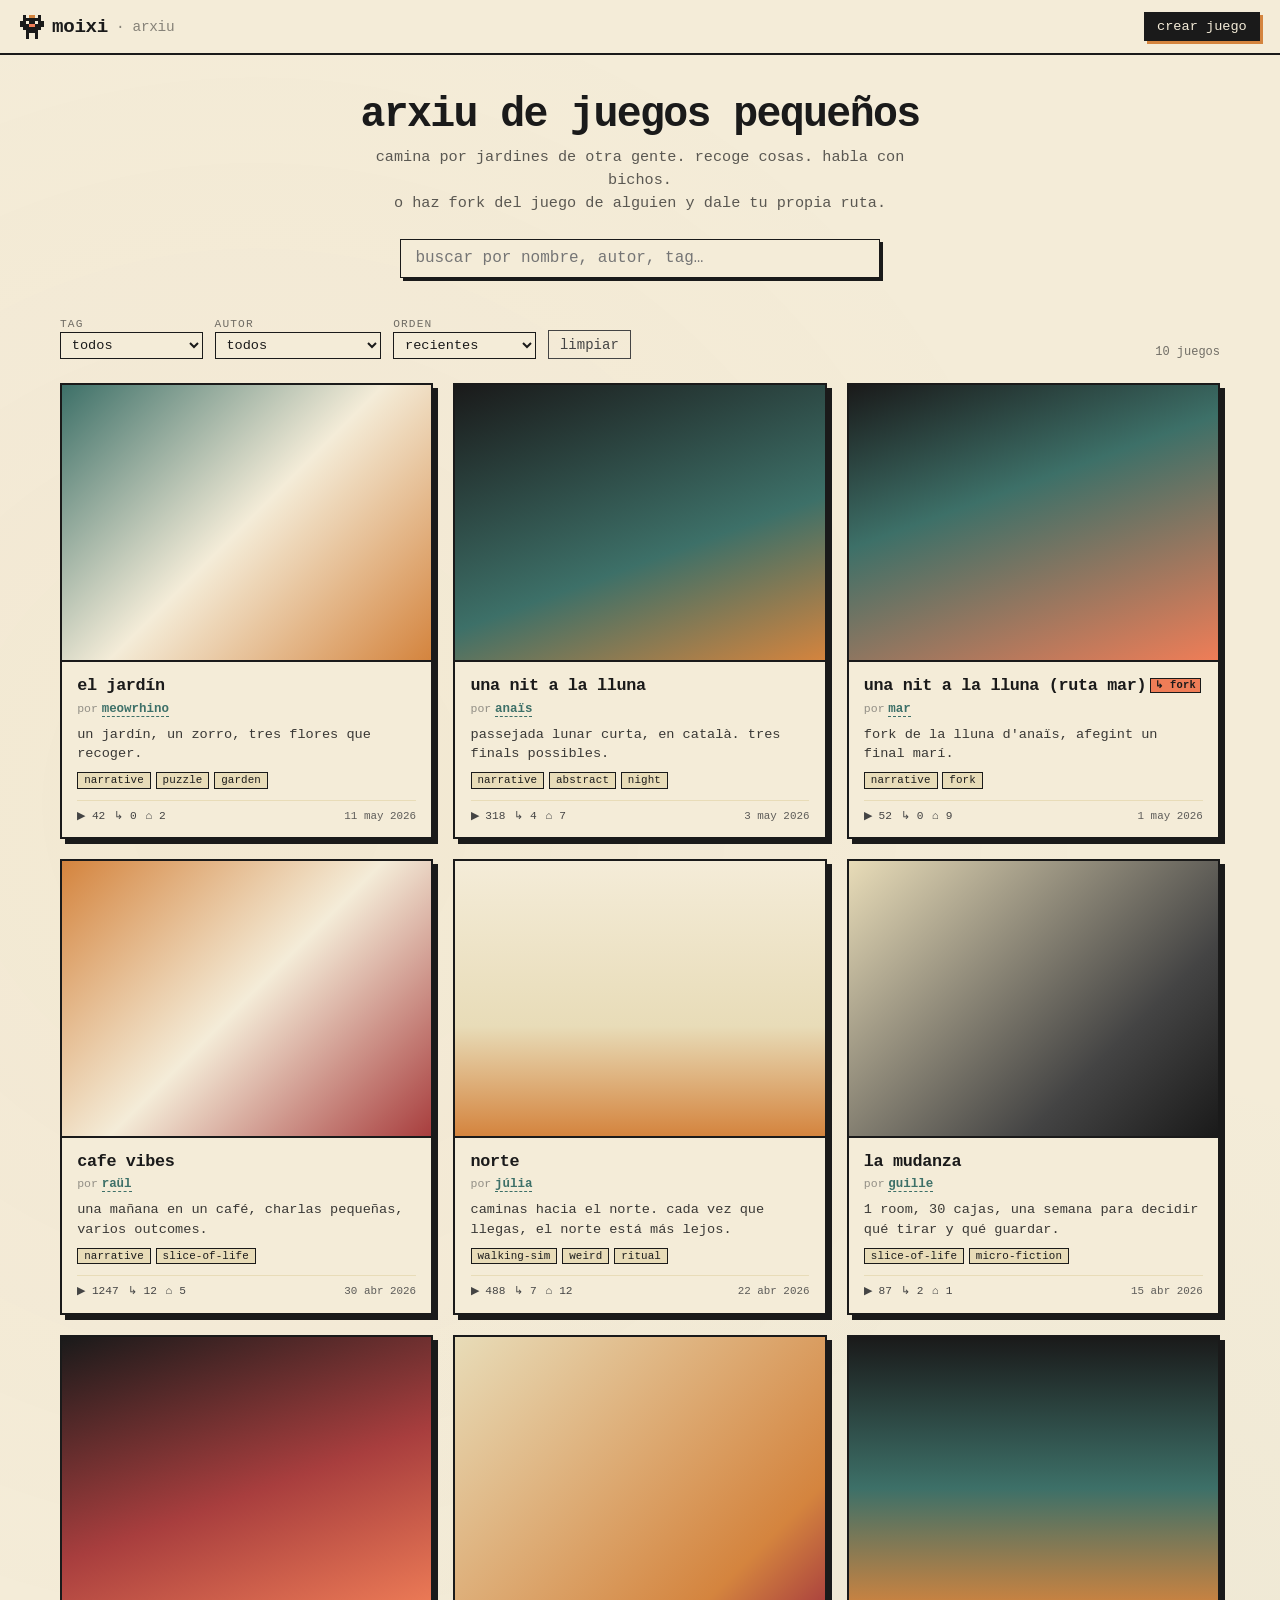
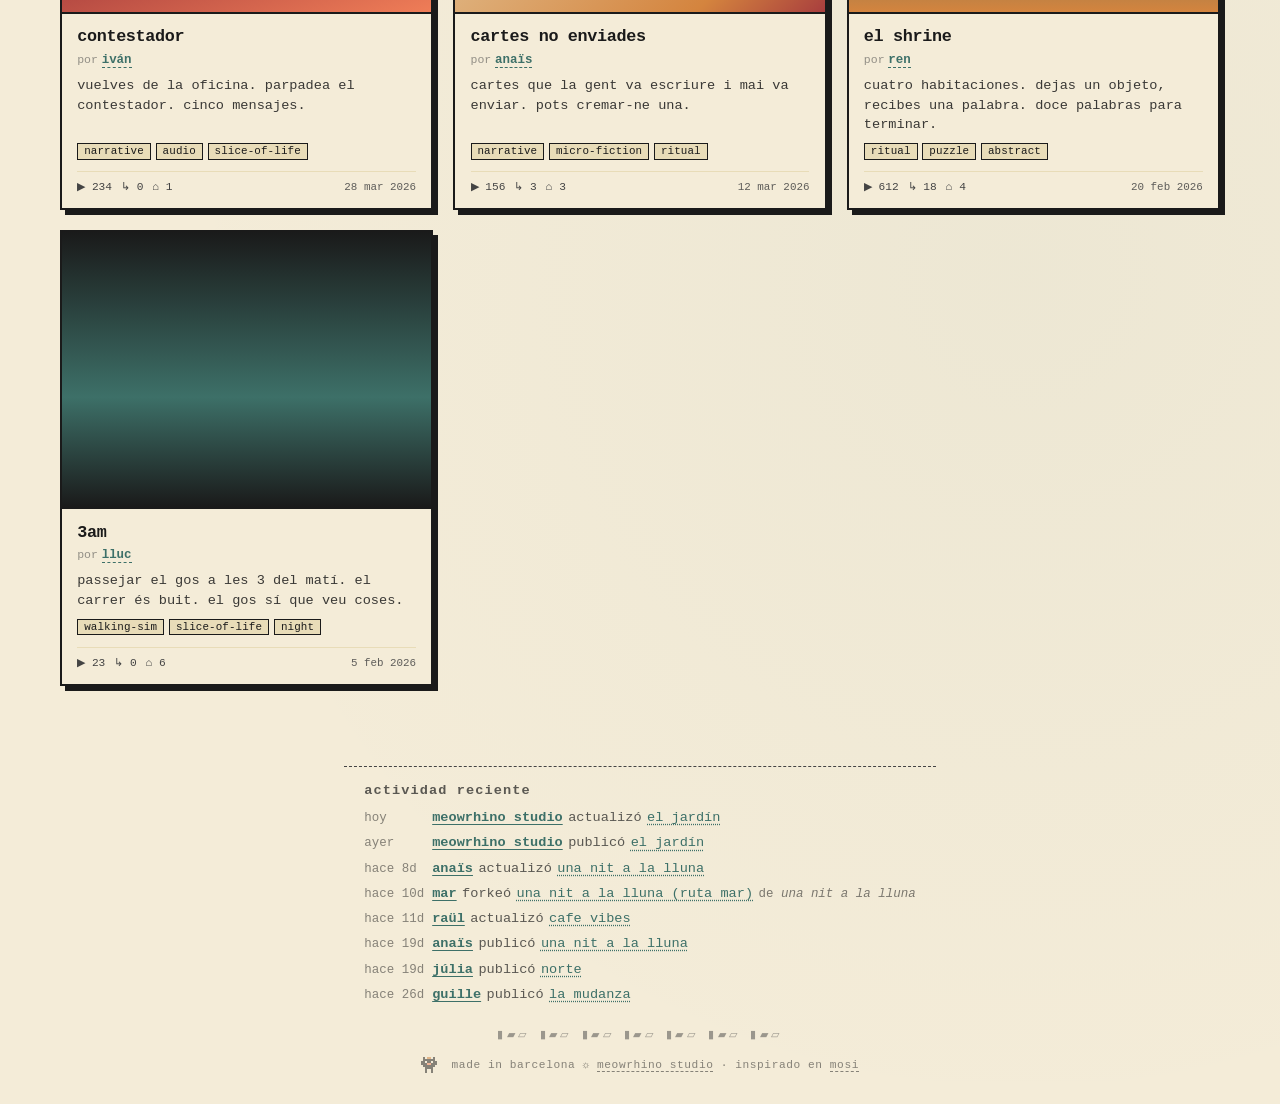
==== commit 8dc70782: "feat(arxiu+editor): sprint 2 — F10a UX completa - editor: ?new ignora autosave y carga examples/empt" ====
--- a/index.html
+++ b/index.html
@@ -16,7 +16,7 @@
       <span class="brand-tag">· arxiu</span>
     </a>
     <nav class="arxiu-actions">
-      <a href="./editor.html" class="btn-link">crear juego</a>
+      <a href="./editor.html?new" class="btn-link">crear juego</a>
     </nav>
   </header>
 
@@ -57,6 +57,8 @@
     <div class="loading">cargando…</div>
   </main>
 
+  <aside class="activity-feed" id="activity-feed" aria-label="actividad reciente"></aside>
+
   <div class="divider-glyphs"></div>
   <footer class="studio-footer">
     <img class="mascot alive" src="./assets/mascot.svg" alt="">
--- a/style.css
+++ b/style.css
@@ -668,8 +668,65 @@
   overflow: hidden;
   background: var(--ink);
   aspect-ratio: 1 / 1;
-}
-.game-iframe { width: 100%; height: 100%; border: 0; display: block; }
+  max-height: 80dvh;
+  padding: 8px;
+  box-sizing: border-box;
+}
+
+/* Activity feed (landing) */
+.activity-feed {
+  max-width: 1200px;
+  margin: 2rem auto 0;
+  padding: 1rem 1.25rem;
+  border-top: 1.5px dashed var(--ink-soft);
+}
+.feed-heading {
+  font-size: 0.85rem;
+  text-transform: lowercase;
+  letter-spacing: 0.08em;
+  margin-bottom: 0.6rem;
+  opacity: 0.7;
+}
+.feed-list {
+  list-style: none;
+  padding: 0;
+  margin: 0;
+  display: grid;
+  gap: 0.3rem;
+}
+.feed-item {
+  font-family: var(--mono);
+  font-size: 0.85rem;
+  display: flex;
+  flex-wrap: wrap;
+  gap: 0.4em;
+  align-items: baseline;
+  padding: 0.2em 0;
+}
+.feed-when {
+  opacity: 0.5;
+  font-size: 0.78rem;
+  min-width: 5em;
+}
+.feed-actor {
+  font-weight: 600;
+}
+.feed-action {
+  opacity: 0.7;
+}
+.feed-target {
+  text-decoration: underline;
+  text-decoration-style: dotted;
+  text-underline-offset: 3px;
+}
+.feed-from {
+  opacity: 0.55;
+  font-size: 0.78rem;
+}
+.feed-from span {
+  font-style: italic;
+}
+.game-iframe { width: 100%; height: 100%; border: 0; display: block; background: transparent; }
 .game-placeholder { width: 100%; height: 100%; display: flex; align-items: center; justify-content: center; }
 .placeholder-text {
   background: rgba(26,26,26,0.7);
